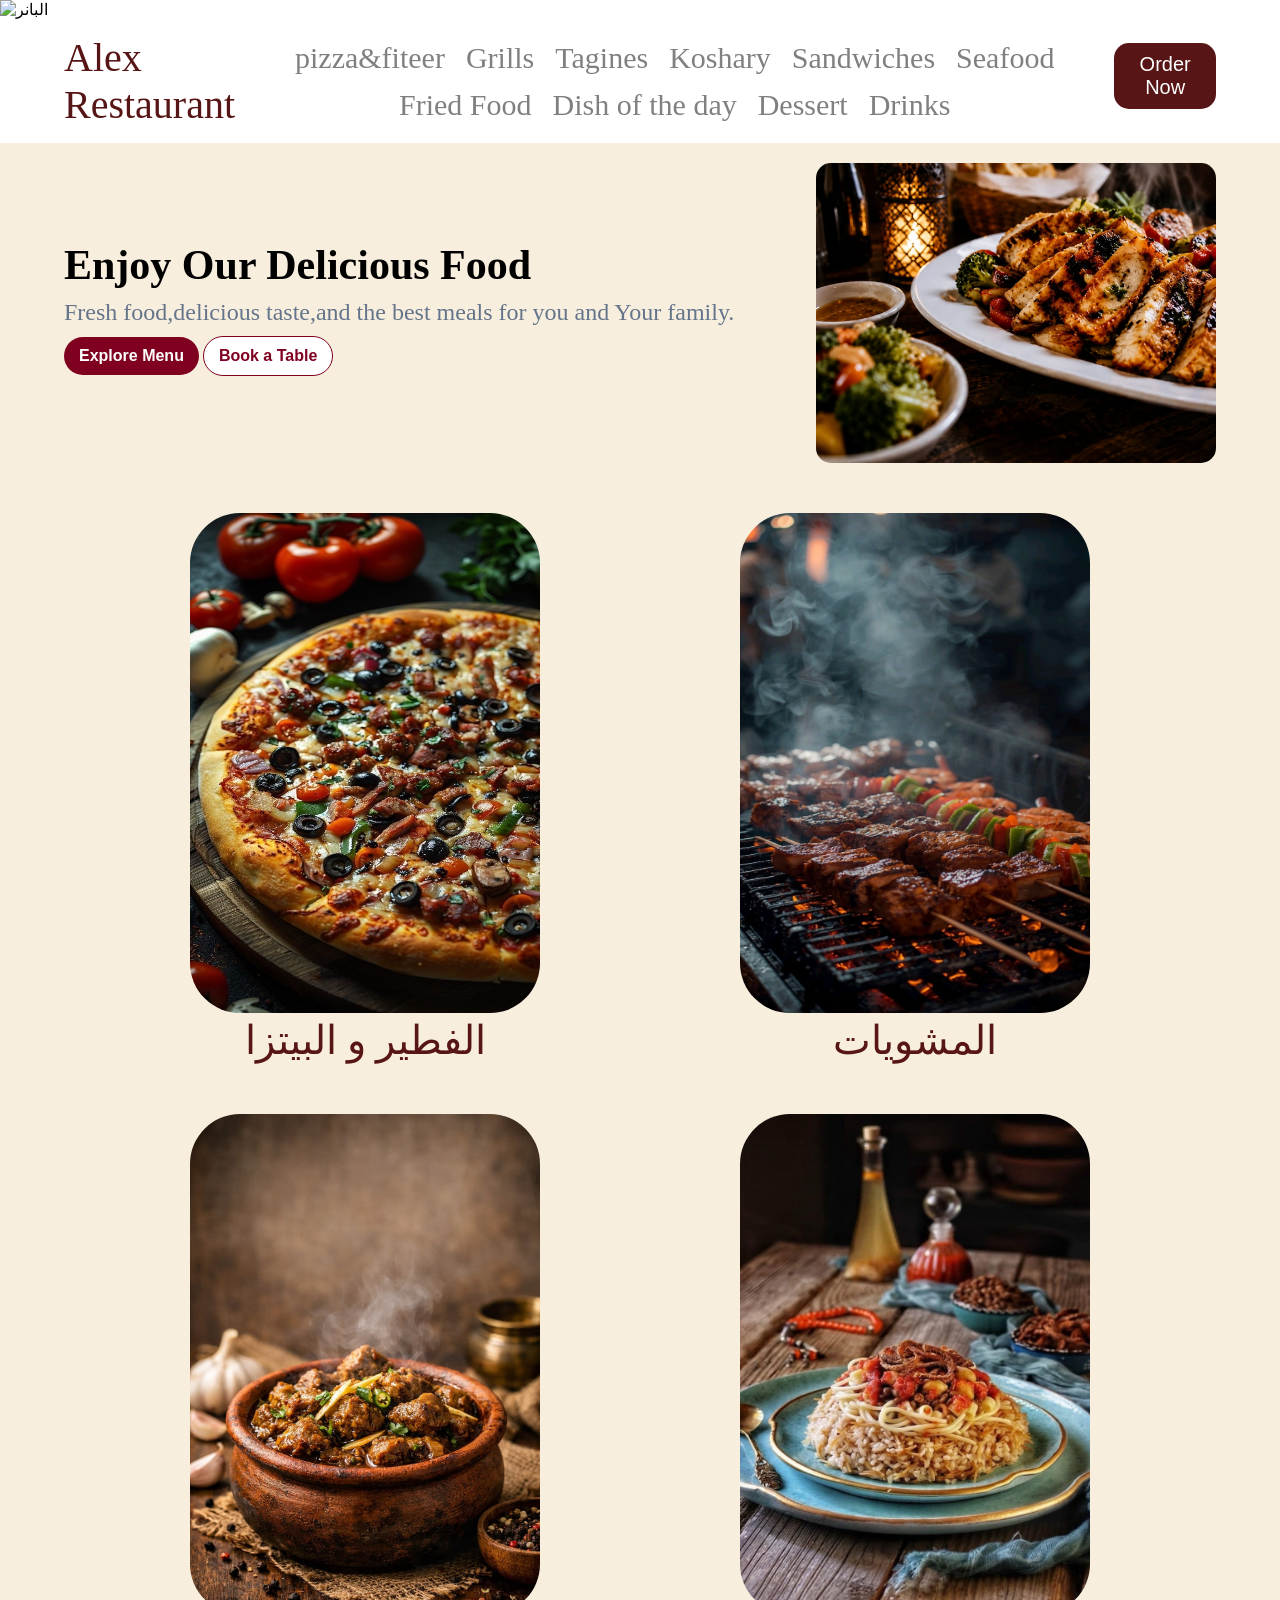
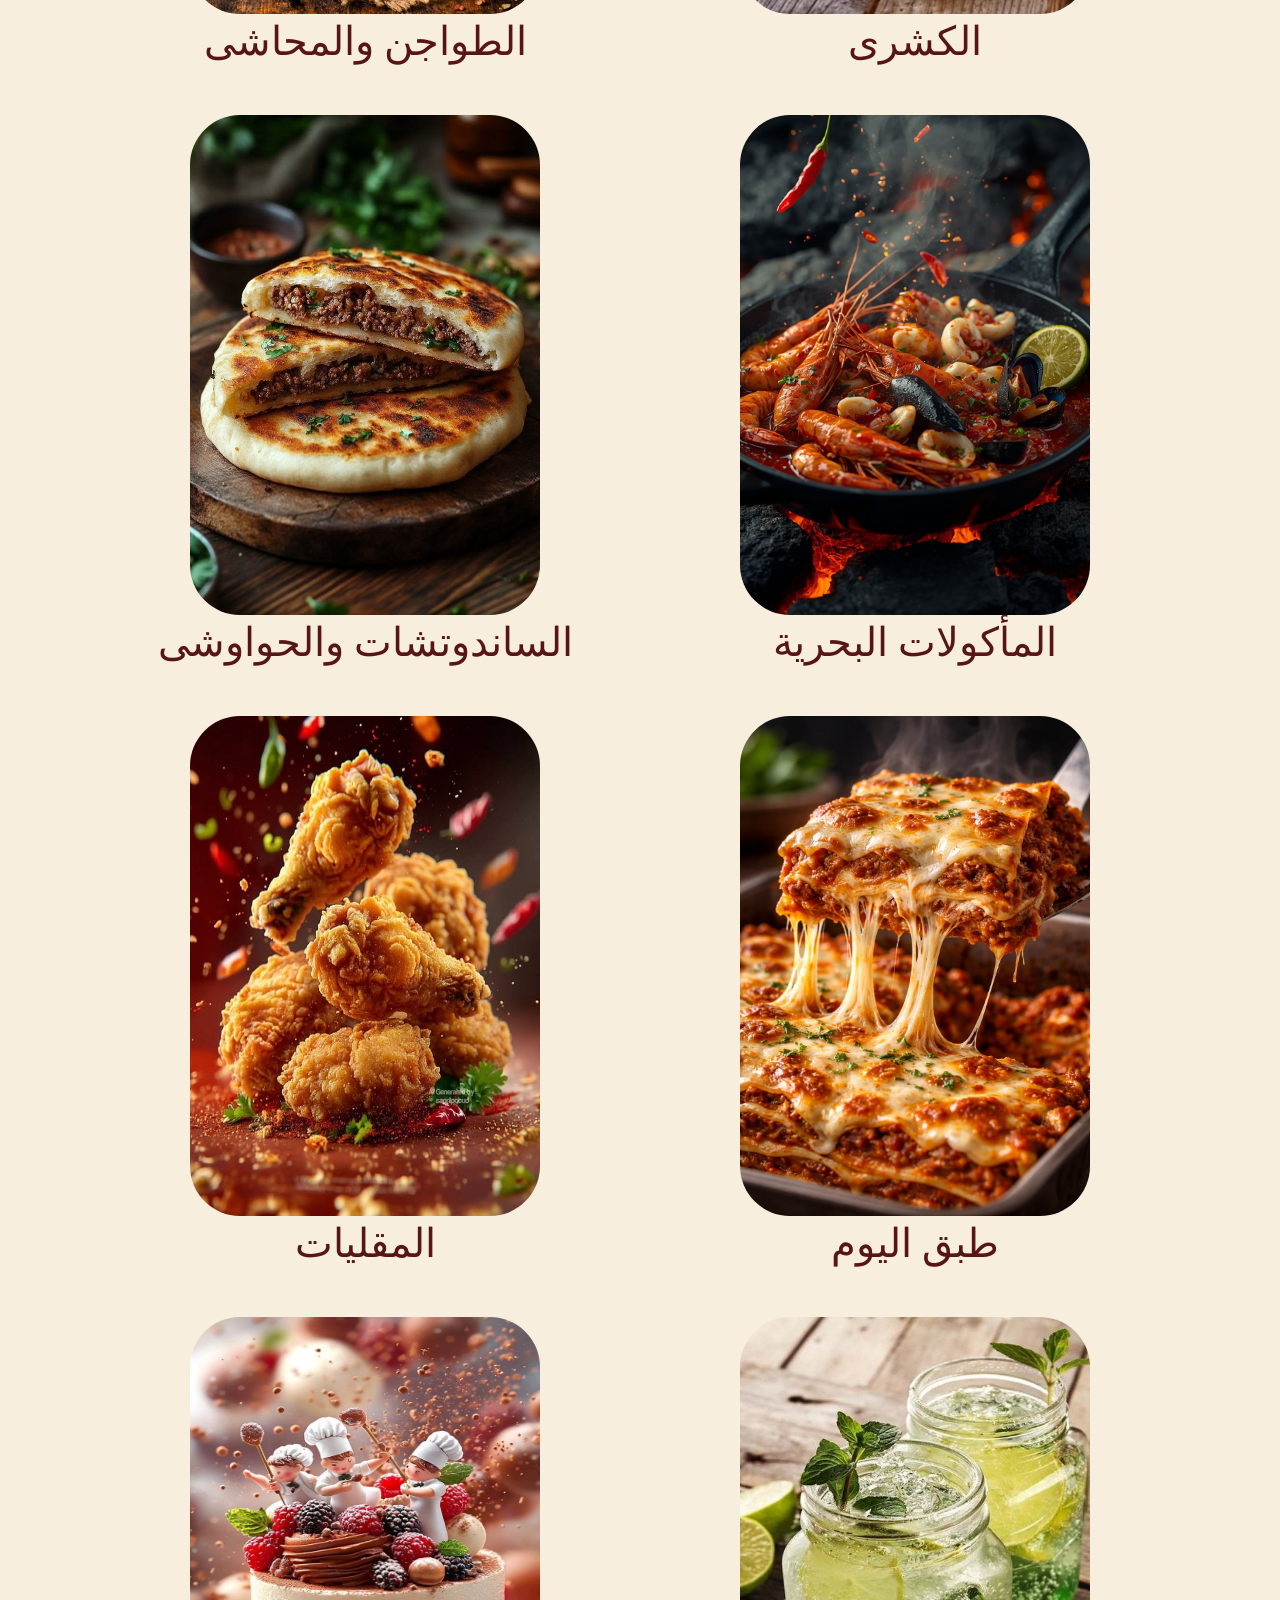
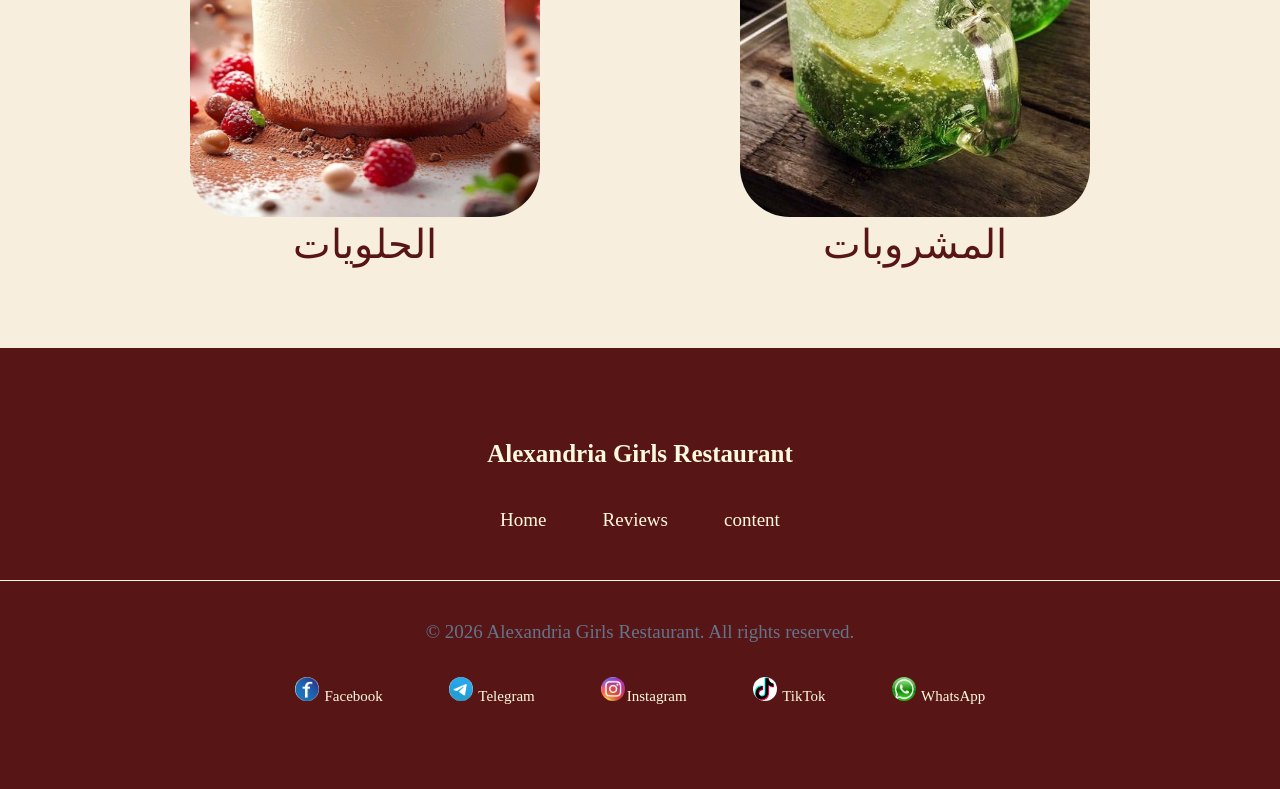
==== index.html @ ade0f2b5 "Rename project.html to index.html" ====
<!DOCTYPE html>
<html>
<head>
 <title>broject</title>
  <link rel="stylesheet" href="./style3.css"/>
</head>
<body>
 <div class="banner">
  <img src="/images/8507859d-ff59-41e4-a936-0bd558e4f888.jpeg"alt="البانر"/>
 </div>
 <header class="container">
 <div class="header-content">
<h3>Alex Restaurant</h3>
 <nav>
<a href="pizza.html">pizza&fiteer</a>
<a href="Grilled-dishes.html">Grills</a>
<a href="Egyptian-Tagines.html">Tagines</a>
<a href="Koshary.html">Koshary</a>
<a href="Sandwiches.html">Sandwiches</a>
<a href="Seafood.html">Seafood</a>
<a href="Fried Food.html">Fried Food</a>
<a href="Dish of the day.html">Dish of the day</a>
<a href="Dessert.html">Dessert</a>
<a href="Drinks.html">Drinks</a>
 </nav>
 <button class ="primery-button ">Order Now</button>
</div>
 </header>
 <main>
 <section class="hero">
 <div class="hero-content">
 <h1>Enjoy Our Delicious Food</h1>
 <p>Fresh food,delicious taste,and the best meals for you and Your family. </p>
<div class="hero-buttons">
<button class="Explore-button">Explore Menu</button>
<button class="Book-button">Book a Table</button>
</div>
 </div>
  <img src="/images/c0a7ea96-15f0-4f76-bb82-4ff156b433a0.jpeg">
</section>

 <div class="menu-container">
 <a href="pizza.html">
 <img src="/images/IMG_7682.jpeg" 
 alt="pizza"/>
 <h3 >الفطير و البيتزا</h3>
 </a>
  <a href="Grilled-dishes.html">
  <img src="/images/IMG_7684.jpeg"
  alt="مشويات"/>
  <h3>المشويات</h3>
 </a>
  <a href="Egyptian-Tagines.html">
  <img src="/images/IMG_7685.jpeg"
  alt="طواجن"/>
  <h3>الطواجن والمحاشى</h3>
 </a>
  <a href="Koshary.html">
  <img src="/images/IMG_7690.jpeg" alt="كشرى"/>
  <h3>الكشرى</h3>
 </a>
   <a href="Sandwiches.html">
   <img src="/images/IMG_7691.jpeg" alt="حواوشى"/>
<h3>الساندوتشات والحواوشى</h3>
  </a>
   <a href="Seafood.html">
   <img src="/images/IMG_7707.jpeg" alt="fish"/>
   <h3>المأكولات البحرية</h3>
  </a>
   <a href="Fried Food.html">
   <img src="/images/IMG_7718.jpeg" alt="مقليات"/>
   <h3>المقليات</h3>
  </a>
    <a href="Dish of the day.html">
   <img src="/images/IMG_7734.jpeg" alt="مختلف" />
   <h3>طبق اليوم </h3>
  </a>
   <a href="Dessert.html">
   <img src="/images/IMG_7721.jpeg" alt="كيك"/>
   <h3>الحلويات</h3>
  </a>
     <a href="Drinks.html">
    <img src="/images/IMG_7729.jpeg" alt="juice" />
    <h3>المشروبات</h3>
   </a>
 </div>
 </main>
 
  <footer>
 <div class="footer-content">
  <h2>Alexandria Girls Restaurant</h2>
  <nav>
   <a href="./broject.html">Home</a>
   <a href="">Reviews </a>
   <a href="">content</a>
  </nav>
 </div>
 <div class="rights">
  <p>©️ 2026 Alexandria Girls Restaurant. All rights reserved. </p>
  <nav>
   <a href="">
    <img src="/images/IMG_7900.jpeg" alt="facebook" />
    Facebook</a>
   
   <a href="">
    <img src="/images/IMG_7901.jpeg" alt="telegram" /> Telegram</a>
   
   <a href="">
    <img src="/images/IMG_7903.jpeg" alt="Instagram" />Instagram </a>
   
   <a href="">
    <img src="/images/IMG_7904.jpeg" alt="TikTok" />
    TikTok</a>
   
   <a href="">
    <img src="/images/IMG_7905.jpeg" /> WhatsApp </a>
  </nav>
 </div>
</footer>

</body>
</html>
---- style3.css ----
*{
  margin:0;
  padding:0;
}
body
{
  margin:0;
  padding:0;
}
.banner{
  width:100%;
  margin:0;
  padding:0;
}
.banner img{
  width:100%;
  height:350px;
}
main{
  background-color:#f7eedd;
  padding-bottom:50px;
}
nav a
    {
    color:gray ;
   font-size:30px ;
   font-weight:400;
   text-decoration: none ;
   padding:4px 8px;
  }
  nav a:hover{
    color:#6a1b29;
    background-color:#fdfaf5;
  }
  nav{
    display:flex;
    justify-content: center;
    align-items: center;
    flex-wrap: wrap;
    gap:5px;
  }
.header-content 
{
  display:flex ;
  justify-content: space-between ;
  align-items: center ;
  padding:15px 0;
  gap:10px;
  width:90%;
  margin:0 auto;
} 
h3
{
  color:#571515;
  font-size :40px;
  font-weight:500 ;
  margin:0;
}
.primery-button 
{
  background-color:#571515 ;
  color: white ;
  font-size:20px;
  font-weight:400 ;
  border-radius:15px;
  cursor:pointer;
  border: none;
  padding:10px 20px;
  cursor: pointer;
} 
.container
{
padding:0;
margin:0;
width:100%;
}
.class-box
{
 font-size:20px;
 font-weight:600;
 display:flex ;
 justify-content: center;
 gap:30px;
 text-transform: uppercase;
 align-items: center;
}
.menu-list {
  padding: 30px 0;
  text-align: center;
}

.menu-list h2 {
  color: #ffffff;
  font-size: 30px;
  margin-bottom: 20px;
}

.hero-content1 
{
  Color: gray;
  font-size:30px;
  font-weight:500;
 text-align: center;
}
.hero{
display:flex;
align-items: center;
justify-content: space-between;
gap:10px;
width:90%;
margin:0;
padding:20px 5%;

}
.hero-content{
display:flex;
gap:10px;
flex-direction: column;
flex:1;
padding-right: auto;
}
.hero-content h1{
  font-size:42px;
  margin:0;
}
.hero img{
  width:400px;
  height:300px;
  border-radius:15px;
}
p{
color: #64748b;
font-size: 24px;
font-weight: 400;
}
button{
font-size: 18px;
font-weight: 600;
border-radius: 6px;
cursor: pointer;
padding: 10px 16px;
gap: 10px;
}
.Explore-button{
color: #fff;
background-color: #800020;
border: none;
}
.Book-button{
color:#800020;
background-color:#fff;
border: 1px solid #800020;
}

.menu-container{
 display: flex;
 justify-content: center;
 align-items: center;
 flex-wrap: wrap;
gap:50px;
background-color:#f7eedd;
padding:30px 15px;
}
a{
 text-decoration:none;
 text-align: center;
 
}
.menu-container a{
  width:40%;
  
}

a img{
 width:350px;
 height:500px;
 border-radius:50px;
}
.cards {
  width: 100%;
  font-size:55px;
  font-weight:400;
  text-align: center;
  color: #800020;
  padding-top: 20px;
}

.card1{
 display: flex;
 justify-content: center;
 align-items: center;
 flex-wrap: wrap;
}

.card1 div{
 width: 40%;
 margin: 15px;
 text-align: center;
 
}

.card1 img{
width:350px;
height:350px;
 border-radius: 20px;
}
.card1 div .desc {
 font-size:25px;
 font-weight:200;
 color: #4A4A4A;
 margin-top:5px;
 text-align: center;
 display: none;
}
.pie-card {
  width:40%;
  margin:15px;
  text-align: center;
}
.pie-card img {
  width:350px;
  height:285px;
  border-radius:20px;
}

.card1 div:hover .desc {
 display:flex;
}
.card1 div h4{
 margin-top: 10px;
margin-right: 0px;
margin-bottom: 5px;
margin-left: 0px;
font-size: 40px;
font-weight:400;
color:#800020;
text-align: center;
}

.card1 div .price {
 text-align: center;
 font-size:30px;
 font-weight:300;
}
.Sandwiches{
  margin:0;
  padding:20px 25px 10px 25px;
}
.Sandwiches h2{
  text-align: center;
  background-color: #571515;
  color:#FFFADE;
  font-size:30px;
  border-radius:15px;
  margin-bottom:100px;
  padding-top:15px;
  padding-bottom:10px;
}

.Sandwiches h4{
  text-align:center;
  color: #000;
  margin-bottom:40px;
  font-size:22px;
  font-weight:500;
  background-color: #FFFCF0;
 width:210px; 
 display:flex;
border:2px solid #571515;
 border-radius:30px;
 padding:0 4px;
margin-top:0;
 justify-content: center;
 border-bottom:5px solid #571515;
}

.meat-Sandwiches{
  display: flex;
  gap:25px;
  justify-content:center;
  margin-bottom:40px;
  
}

.ms{
  background-color: #FFFCF0;
  display: flex;
  flex-direction: column;
  border:3px solid #571515;
  border-radius: 20px;
  padding:20px;
  align-items: center;
  padding-bottom:10px;
  width:45%;
}
.ms h3{
  font-size: 20px;
  text-align: center;
  color: #571515;
  margin: 25px 0;
}
.ms p{
  font-size: 15px;
  font-weight: 400;
  color: #555555;
  text-align: center;
  margin-bottom: 20px;
}
.ms h5{
  text-align: center;
  background-color: #571515;
  color:#FFFADE;
border-radius:30px;
width:120px ;
margin-bottom:10px;
}
.ms img {
  width:300px;
  height:220px;
  border-radius:23px;
  border:2px solid #571515;
  display: flex;
  margin-top:10px;
  margin-bottom:10px;
}
.Sandwiches button{
  color:#571515 ;
  font-size: 18px;
background-color:#FFFCE9 ;
  border-radius: 30px;
  border:3px solid #571515;
  padding:3px 20px;
  cursor: pointer;
  font-weight: 600;
  margin-top:20px;
}
.Sandwiches button:hover{
  color: #FFFADE;
  background-color: #571515;
}



.Sweets{
  margin:0;
  padding:20px 25px 10px 25px;
}
.Sweets h2{
  text-align: center;
  background-color: #571515;
  color:#FFFADE;
  font-size:30px;
  border-radius:15px;
  margin-bottom:100px;
  padding-top:15px;
  padding-bottom:10px;
}

.Sweets h4{
  text-align:center;
  color: #000;
  margin-bottom:40px;
  font-size:24px;
  font-weight:500;
  background-color: #FFFCF0;
 width:250px; 
 display:flex;
border:2px solid #571515;
 border-radius:30px;
 padding:5px 4px;
margin-top:0;
 justify-content: center;
 border-bottom:5px solid #571515;
}

.cakes{
  display: flex;
  gap:25px;
  justify-content:center;
  margin-bottom:40px;
  
}

.ck{
  background-color: #FFFCF0;
  display: flex;
  flex-direction: column;
  border:3px solid #571515;
  border-radius: 20px;
  padding:20px;
  align-items: center;
  padding-bottom:10px;
  width:40%;
}
.ck h3{
  font-size: 22px;
  text-align: center;
  color: #571515;
  margin: 25px 0;
}
.ck p{
  font-size: 17px;
  font-weight: 400;
  color: #555555AD;
  text-align: center;
  margin-bottom: 20px;
}
.ck h5{
  text-align: center;
  background-color: #571515;
  color:#FFFADE;
border-radius:30px;
width:150px ;
margin-bottom:10px;
font-size: 18px;
}
.ck img{
  
  height:220px;
  border-radius: 23px;
  border:2px solid #571515;
  display: flex;
margin-top:20px;
margin-bottom:15px;
width: 300px;
}
.Sweets button{
  color:#571515 ;
  font-size: 18px;
background-color:#FFFCE9 ;
  border-radius: 30px;
  border:3px solid #571515;
  padding:3px 20px;
  cursor: pointer;
  font-weight: 600;
  margin-top:20px;
}
.Sweets button:hover{
  color: #FFFADE;
  background-color: #571515;
}






.food {
  display:flex;
  justify-content: center;
  flex-wrap: wrap;
}

.item {
  width:350px;
  margin: 15px;
  border: 2px solid #800020;
  border-radius: 5px;
  padding: 15px;
  background-color: #f5e6d3;
  align-items: center;
  transition: 0.3s;
  box-shadow: 0px 4px 20px #800020;
}

.item img {
  width:100%;
  height:250px;
}

.item h3 {
  color: #800020;
}

.item p {
  color: #555;
  margin-bottom:10px;
}

.item span {
  color: #aa9f70;
  background-color: #800020;
  font-size:16px;
  border: 1px solid #aa9f70;
  border-radius: 5px;
  padding:5px 10px;
}

.item:hover {
  border-color: #800020;
  transform: translateY(-10px);
}

.hero-container{
    display: flex;
    flex-direction: column;
    align-items: center;
}

.hero-content2{
  display: flex;
flex-direction: column;
align-items: center;
text-align: center;
width:100%;
}
.hero-heading {
    text-align: center;
    margin-top: 60px;
    margin-bottom: 40px;
}

.hero-heading h1 {
    color: #FFF8E7;
    background-color: #7B1E2B;
    border-radius: 8px;
    padding: 20px;
    margin-bottom: 40px;
    font-size: 30px;
    font-weight: 600;
}

.hero-heading h1:hover {
    background-color: orange;
}

.hero-heading p {
    margin-top: 10px;
    margin-bottom: 20px;
    font-size: 20px;
    font-weight: 600;
}

.hero-heading span {
    color: #7B1E2B;
    font-size: 20px;
    font-weight: 600;
}

.hero-heading span:hover {
    color: orange;
}

.hero-button button {
    color: #FFF8E7;
    background-color: #7B1E2B;
    border: none;
    border-radius: 8px;
    padding: 12px 24px;
    margin-top: 40px;
    margin-bottom: 40px;
    font-size: 20px;
    font-weight: 600;
    cursor: pointer;
    transition: 0.3s;
}

.hero-button button:hover {
    transform: translateY(-5px);
    background-color: #A32A3B;
}

.hero-foto img {
    border: 8px solid #7B1E2B;
    padding: 0;
    transition: 0.3s;
}

.hero img:hover {
    border-color: orange;
}

.dish-heading {
    display: flex;
    justify-content: center;
    align-items: center;
}

.dish-heading h2 {
    margin-top: 60px;
    margin-bottom: 40px;
    font-size: 25px;
    font-weight: 600;
    background-color: #7B1E2B;
    color: #FFF8E7;
    border-radius: 8px;
    padding: 20px;
}

.dish-list {
    display: flex;
    flex-direction: row;
    align-items: center;
    gap: 20px;
    margin-bottom: 20px;
    padding:0 20px;
}

.dish-card {
    border: 3px solid #7B1E2B;
    border-radius: 12px;
    padding: 20px;
    box-shadow: 0 0 15px #7B1E2B;
    transition: 0.5s;
    text-align: center;
    width:350px;
   height:450px;
}
.dish-card:hover {
    transform: translateY(-8px);
}

.dish-card h3 {
    color: #7B1E2B;
    margin-top: 10px;
    margin-bottom: 10px;
    font-size: 20px;
    font-weight: 600;
}

.dish-card p {
    margin-top:10px;
    margin-bottom:20px;
    font-size:15px;
    font-weight:500;
    height:60px;
    
}

.dish-card span {
    color: #FFF8E7;
    background-color: #7B1E2B;
    border: none;
    border-radius:8px;
    padding:10px 15px;
    margin-bottom:40px;
    font-size:18px;
    font-weight: 600;
    cursor: pointer;
}

.dish-card button {
    color: #FFF8E7;
    background-color: #7B1E2B;
    border: none;
    border-radius:8px;
    padding:10px 15px;
    font-size:18px;
    font-weight: 600;
    cursor: pointer;
    transition: 0.3s;
}
.dish-card button:hover {
    transform: translateY(-5px);
    background-color: #A32A3B;
}

.addition-content {
    margin-top: 20px;
    margin-bottom: 40px;
    text-align: end;
    padding:0 30px;
}
.addition-input {
    display: flex;
    justify-content: center;
    align-items: center;
    gap: 15px;
}


.addition-content h2 {
    margin-top: 60px;
    margin-bottom: 40px;
    font-size: 25px;
    font-weight: 600;
    background-color: #7B1E2B;
    color: #FFF8E7;
    border-radius: 8px;
    padding: 20px;
    width:200px;
    margin-right:0;
}

.addition-list {
    color: #3E2723;
    font-size:20px;
    font-weight:500px;
    display:flex;
    flex-direction: row; 
    justify-content: center;
    text-align: center;
    padding:4px;
    gap:30px;
}

.addition-class{
    display: flex;
    justify-content: center;
    align-items: center;
    gap: 15px;
}
.addition-button button {
    color: #FFF8E7;
    background-color: #7B1E2B;
    border: none;
    border-radius: 8px;
    font-size:30px;
    font-weight: 600;
    margin-top: 30px;
    cursor: pointer;
    padding: 12px 35px;
    transition: 0.3s;
}

.addition-button button:hover {
    transform: translateY(-5px);
    background-color: #A32A3B;
}
.dish-card img {
  border: 8px solid #7B1E2B;
  width:90%;
  height:250px;
  border-radius: 8px;
}



h2{
  color: #FFFCF0;
  background-color:  #571515;
  border: 2px solid #571515;
  border-radius: 12px;
  text-align: center;
  font-size:30px;
  font-weight:900;
  padding:10px;
  margin:0 auto;
  width:90%;
}
.card{
  border: 2px solid #571515;
  border-radius: 17px;
  display:flex;
  justify-content: space-between;
  flex-direction: column;
  height:400px;
  align-items: center;
  text-align: center;
  width:40%;
  padding:20px;
  transition:0.3s;
}
.card:hover {
  transform: translateY(-13px);
  box-shadow: 12px 12px 17px #647486;
} 

.div1, .div2,.div3{
display:flex;
gap:15px;
justify-content: center;
margin-top:30px;
margin-bottom:30px;
padding:0 20px;
flex:1;
}
.card img{
  width:100%;
  height:200px;
  border-radius:10px;
}
.card h4{
  color: #571515;
  font-size:22px;
  font-weight: 800;
  margin-top:15px;
}
.card p{
  color: #777;
  font-size:16px;
  font-weight:600;
  margin:10px 0;
}
.b1{
  color: #FFFCF0;
  border: 1px solid #571515;
  border-radius: 30px;
  width: 150px;
  background-color: #571515;
  padding: 20px 20px;
  font-size: 18px;
  font-weight: 700;
  cursor: pointer;
  margin-top: auto;
}
button{
  color: #571515;
  background-color:#FFFCF0 ;
  border: 2px solid #571515;
  padding: 10px 15px;
  border-radius: 25px;
  font-size: 16px;
  font-weight: 700;
  cursor: pointer;
  margin-bottom:10px;
}
  

.drink-title{
  color: #FFFCF0;
  background-color: #571515;
  border: 2px solid #571515;
  border-radius: 12px;
  text-align: center;
  font-size: 30px;
  font-weight: 900;
  padding: 10px 0;
  margin-top:0;
  margin-bottom:30px;
  width:90%;
  margin-left: auto;
  margin-right: auto;
}


.drink-card{
  border: 2px solid #571515;
  border-radius:12px;
  height:400px;
  text-align: center;
  background-color: #FFFCF0;
  width:340px;
  padding:15px;
  gap:20px;
}

.drink-card img{
  width:320px;
  height:250px;
  border-radius:10px;
  margin-bottom:10px;
}

.drink-card h4{
  color: #571515;
  font-size: 22px;
  font-weight: 800;
  margin:15px 0 10px 0;
}

.drink-card p{
  color: #777;
  font-size:16px;
  font-weight:600;
  margin-bottom:15px;
  margin-top:5px;
}

.juices {
  display: flex;
  flex-wrap: wrap;
  gap:40px;
  justify-content: center;
  margin-left: auto;
  margin-right: auto;
}
.juice-section{
  padding-top:10px;
}
.button-container{
  display:flex;
  justify-content: center;
  margin-top:10px;
  margin-bottom:10px;
}

.today-dishes {
    background-color: #f8f1e7;
    padding: 70px;

}

.section-title {
    text-align: center;
    margin-bottom: 45px;
}

.section-title span {
    color: #7b1e25;
    font-size: 18px;
    font-weight: bold;
}

.section-title h2 {
    color: #ffffff;
    font-size: 36px;
    margin: 10px 0;
}

.section-title p {
    color: #6b625c;
    font-size: 16px;
}


.dishes-container {
    display: flex;
    justify-content: center;
    gap: 30px;
    flex-wrap: wrap;
}

.dish-cards{
    width: 320px;
    background-color: #fffaf3;
    border: 1px solid #d8c8b8;
    border-radius: 18px;
    overflow: hidden;
    box-shadow: 0 8px 25px rgba(70, 30, 20, 0.08);
    transition: 0.3s;
}

.dish-cards:hover {
    transform: translateY(-8px);
    box-shadow: 0 15px 30px rgba(70, 30, 20, 0.15);
}


.dish-cards img {
    width: 100%;
    height: 230px;
    object-fit: cover;
    display: block;
}


.dish-content {
    padding: 22px;
}

.dish-tag {
    display: inline-block;
    color: #fffaf3;
    background-color: #7b1e25;
    padding: 6px 12px;
    border-radius: 20px;
    font-size: 13px;
    margin-bottom: 12px;
}

.dish-content h3 {
    color: #5c151b;
    font-size: 22px;
    line-height: 1.5;
    margin-bottom: 10px;
}

.dish-content p {
    color: #6b625c;
    font-size: 15px;
    line-height: 1.8;
    min-height: 55px;
}


.dish-bottom {
    display: flex;
    justify-content: space-between;
    align-items: center;
    margin-top: 20px;
}

.price {
    color: #7b1e25;
    font-size: 21px;
    font-weight: bold;
}

.dish-bottom button {
    background-color: #7b1e25;
    color: #fffaf3;
    border: none;
    padding: 11px 18px;
    border-radius: 8px;
    font-size: 14px;
    cursor: pointer;
    transition: 0.3s;
}

.dish-bottom button:hover {
    background-color: #5c151b;
}

footer{
background-color:#571515;
text-align: center; 
padding:80px 0;
font-family: cursive;
color:#FFFADE;
margin-top:0;
}
footer nav{
  display: flex;
  gap:40px;
  justify-content: center;
  align-items: center;
}
footer nav a{
font-weight: 400;
text-decoration: none;
color:#FFFADE;
}
.footer-content{
  border-bottom: 1px solid #FFFADE;
  width:100%;
  margin:0;
  padding-right: auto;
  padding-left: auto;
  padding-bottom:5px;
}
.footer-content h2{
font-size:25px;
  font-weight:700;
  margin-bottom:25px;
  margin-top:0;
  color:#FFFADE;
}
.footer-content nav{
  margin-bottom:40px;
}
.footer-content a{
font-size: 19px;
}
.footer-content a:hover{
  color: #571515;
  border-radius:12px;
  padding:2px 4px;
  background-color: #FFFADE;
}
.rights{
margin-top:40px;
}
.rights p{
  margin-top:5px;
  margin-bottom:30px;
  font-size:19px;
}
.rights nav a{
  font-size:15px;
  font-weight:400;
  text-align: center;
  margin:0 5px;
  width: auto;
}
.rights nav a:hover{
  color: #571515;
  border-radius:12px;
  padding:2px 6px;
  background-color: #FFFADE;
}
.rights a img{
  border-radius:30px;
  margin-right:2px;
  width:24px;
  height:24px;
}
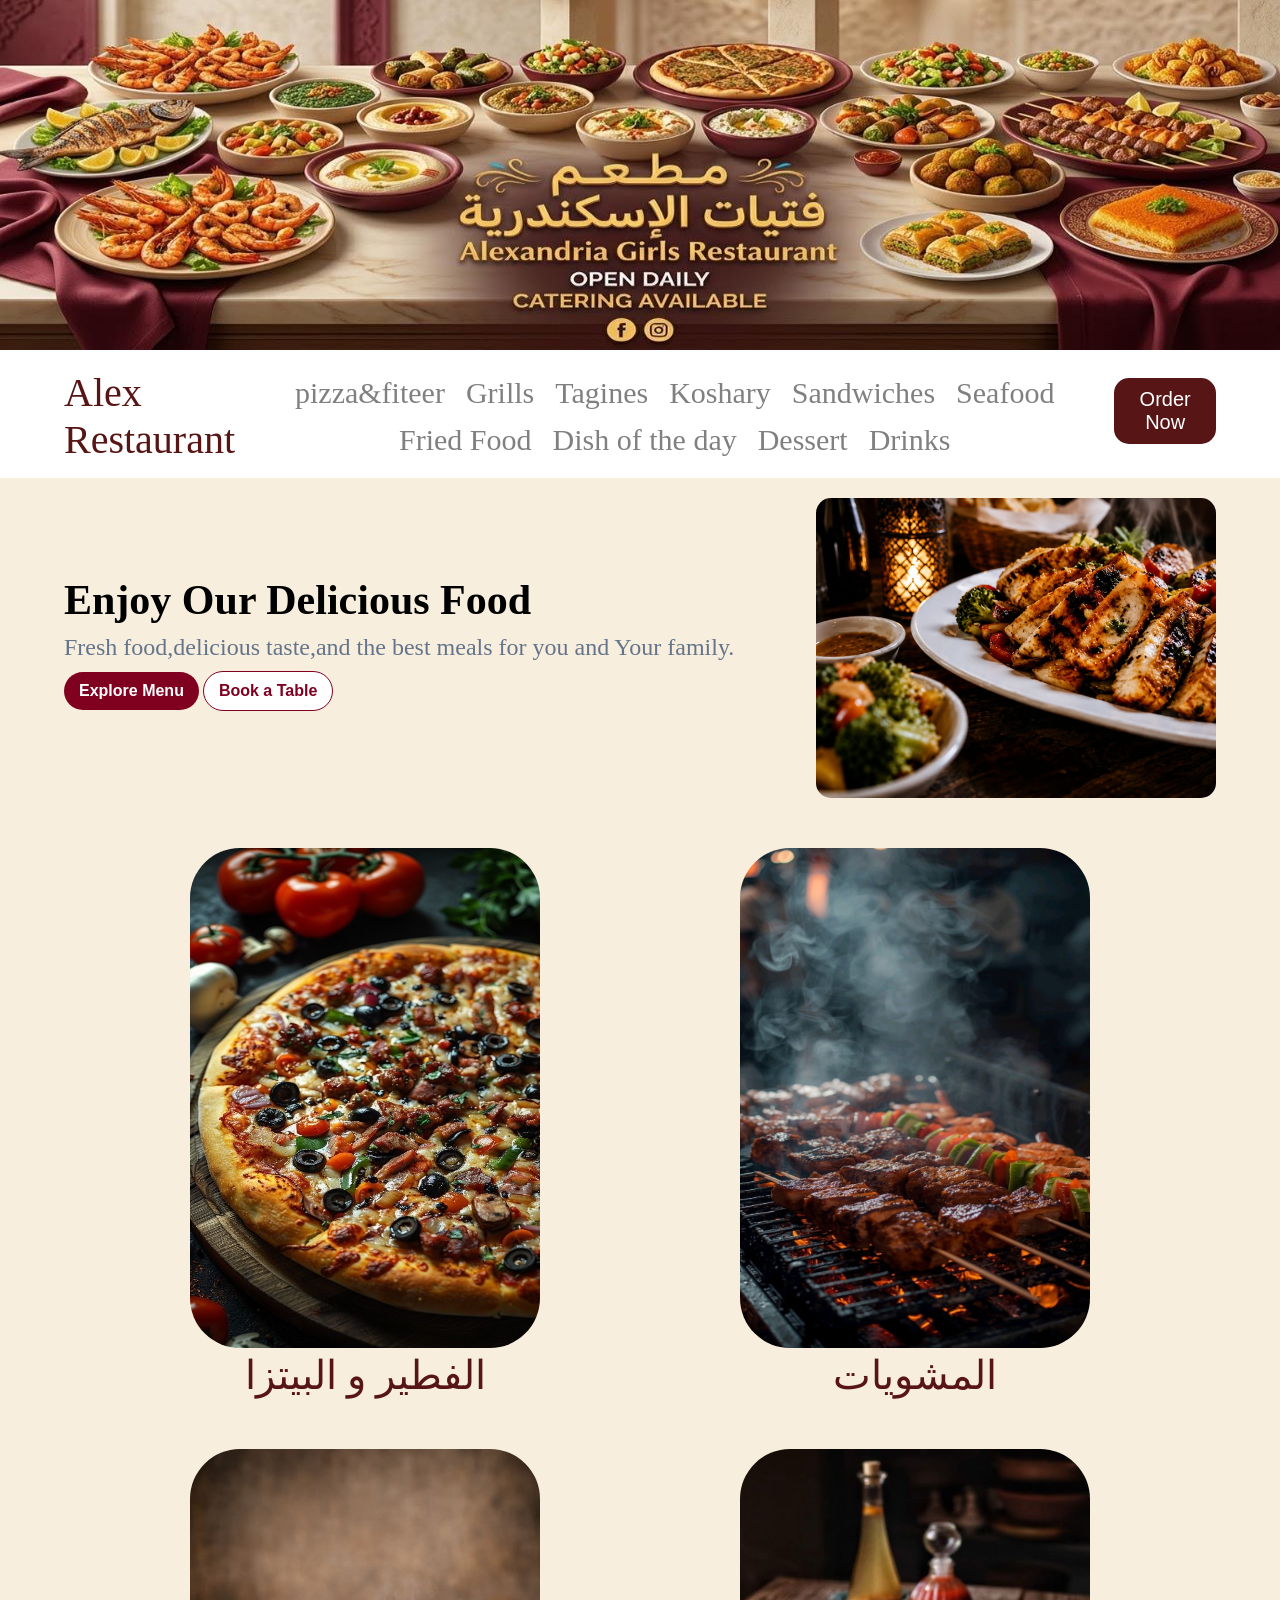
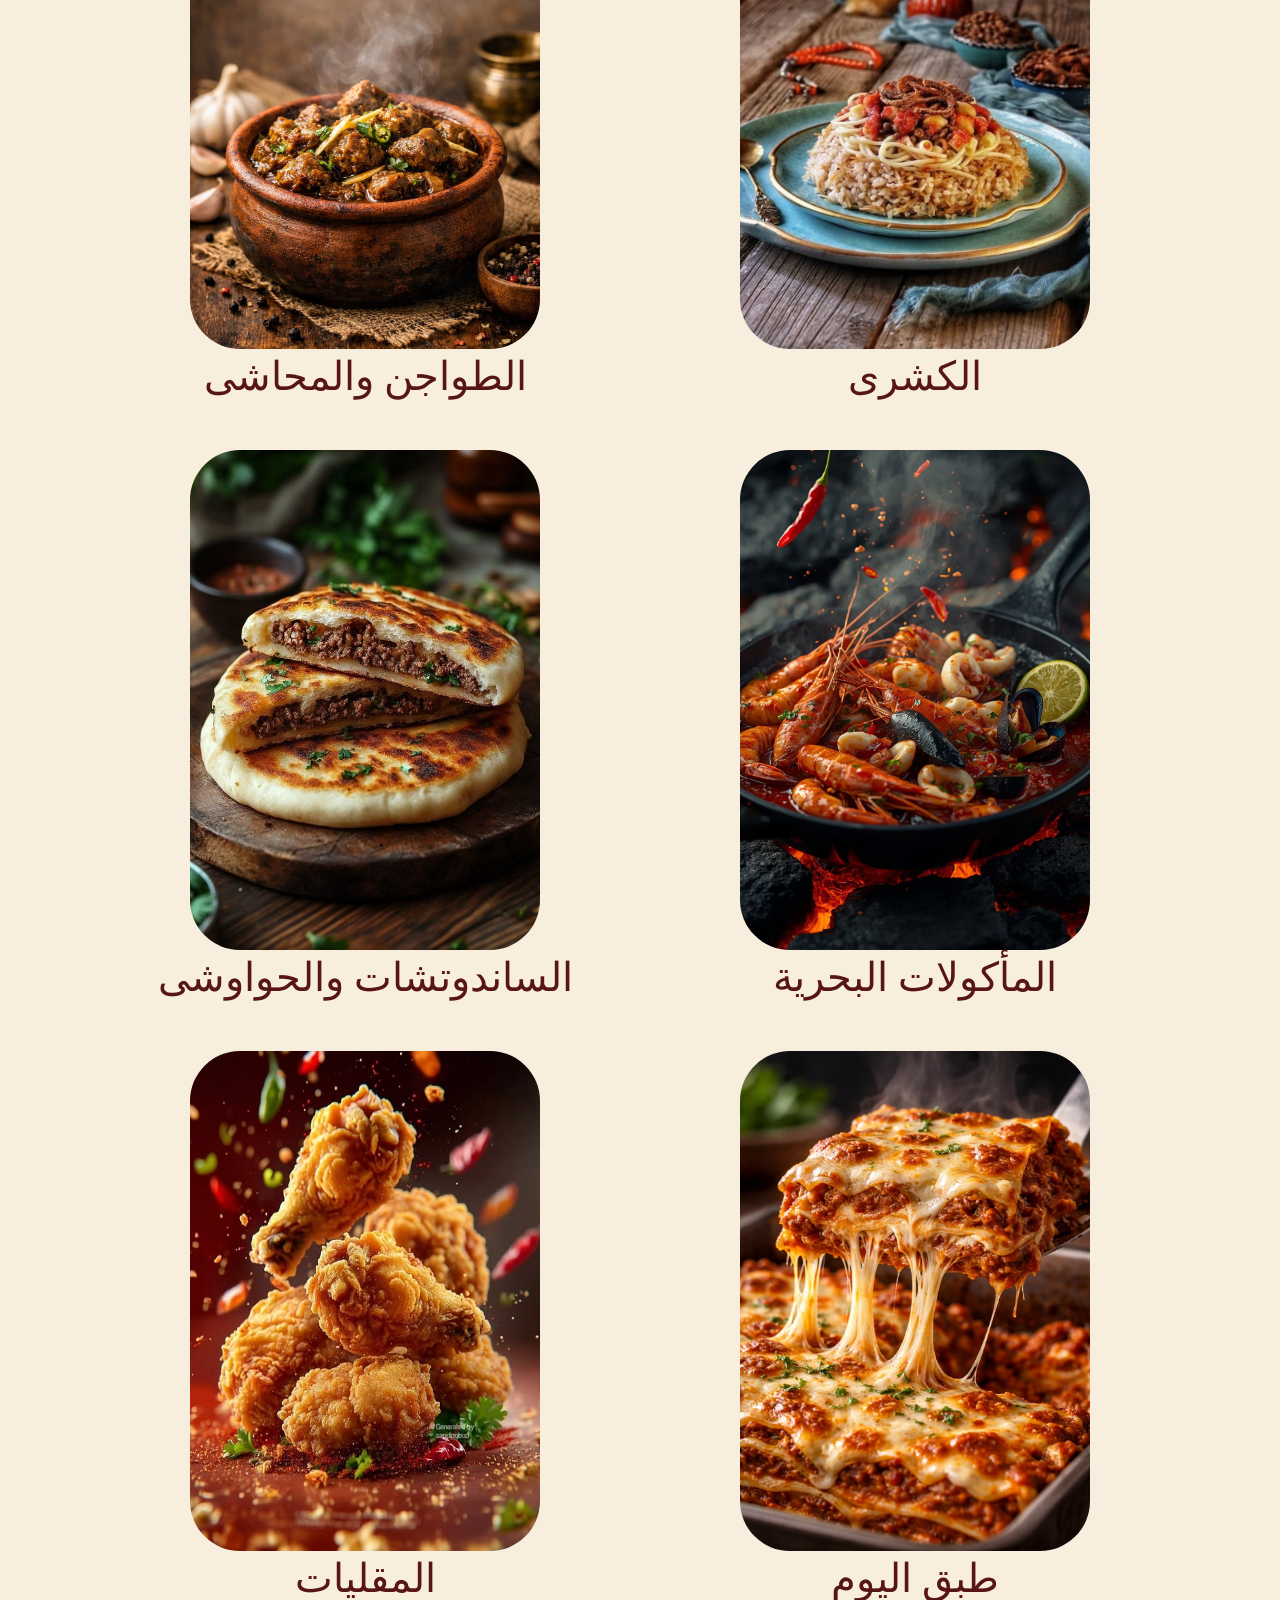
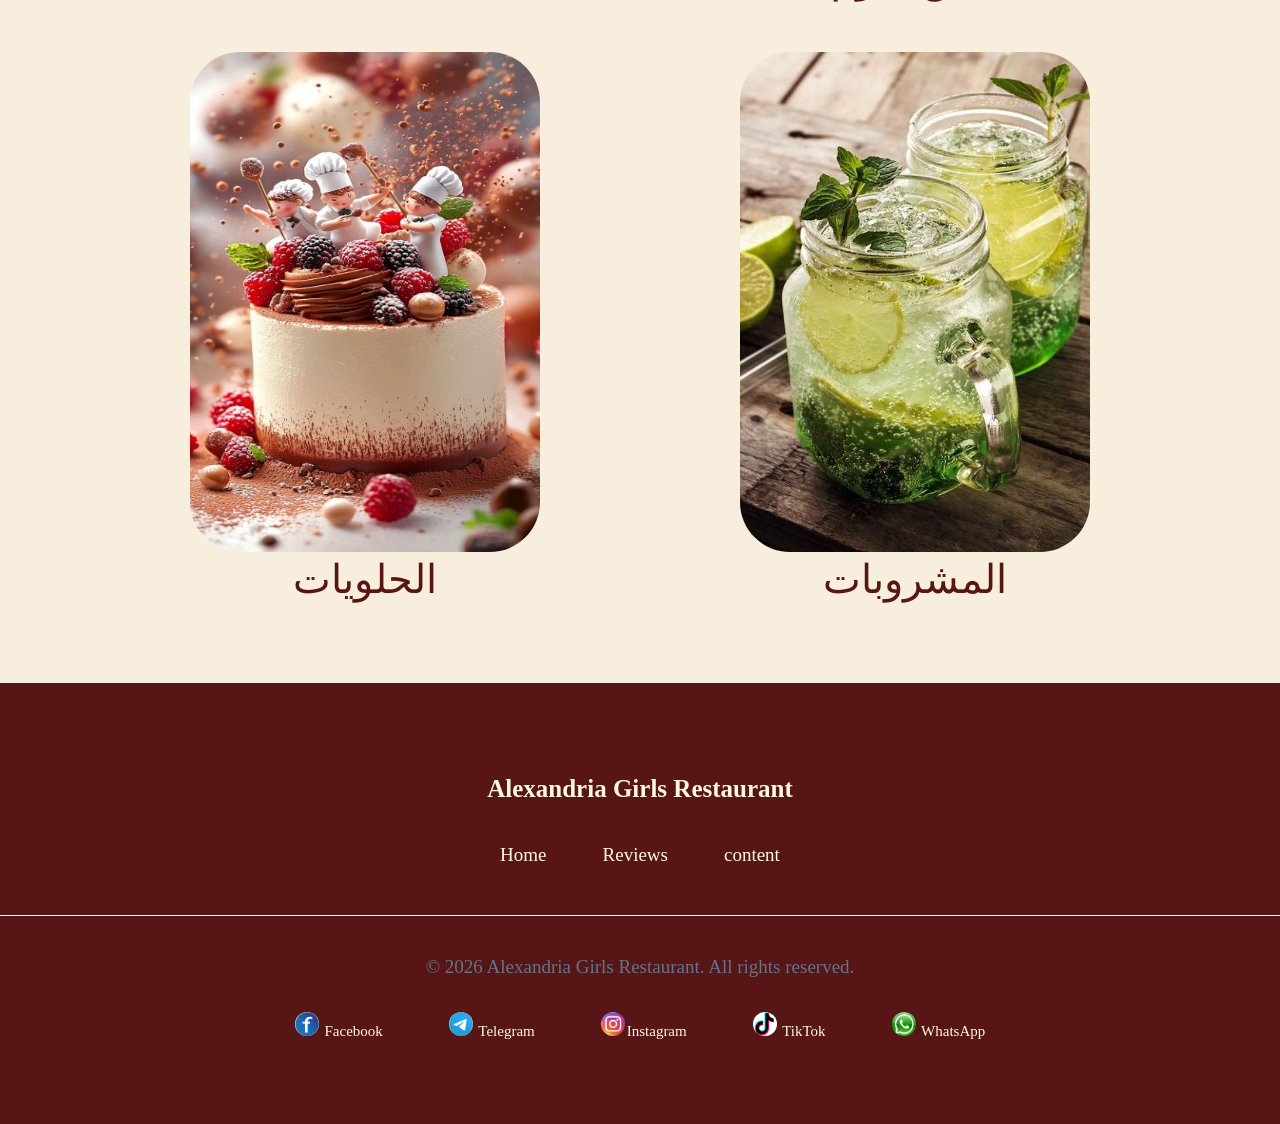
==== commit ff2040a5: "Update index.html" ====
--- a/index.html
+++ b/index.html
@@ -13,15 +13,15 @@
 <h3>Alex Restaurant</h3>
  <nav>
 <a href="pizza.html">pizza&fiteer</a>
-<a href="Grilled-dishes.html">Grills</a>
-<a href="Egyptian-Tagines.html">Tagines</a>
-<a href="Koshary.html">Koshary</a>
-<a href="Sandwiches.html">Sandwiches</a>
-<a href="Seafood.html">Seafood</a>
-<a href="Fried Food.html">Fried Food</a>
-<a href="Dish of the day.html">Dish of the day</a>
-<a href="Dessert.html">Dessert</a>
-<a href="Drinks.html">Drinks</a>
+<a href="grilled-dishes.html">Grills</a>
+<a href="egyptian-tagines.html">Tagines</a>
+<a href="koshary.html">Koshary</a>
+<a href="sandwiches.html">Sandwiches</a>
+<a href="seafood.html">Seafood</a>
+<a href="fried Food.html">Fried Food</a>
+<a href="dish of the day.html">Dish of the day</a>
+<a href="dessert.html">Dessert</a>
+<a href="drinks.html">Drinks</a>
  </nav>
  <button class ="primery-button ">Order Now</button>
 </div>
